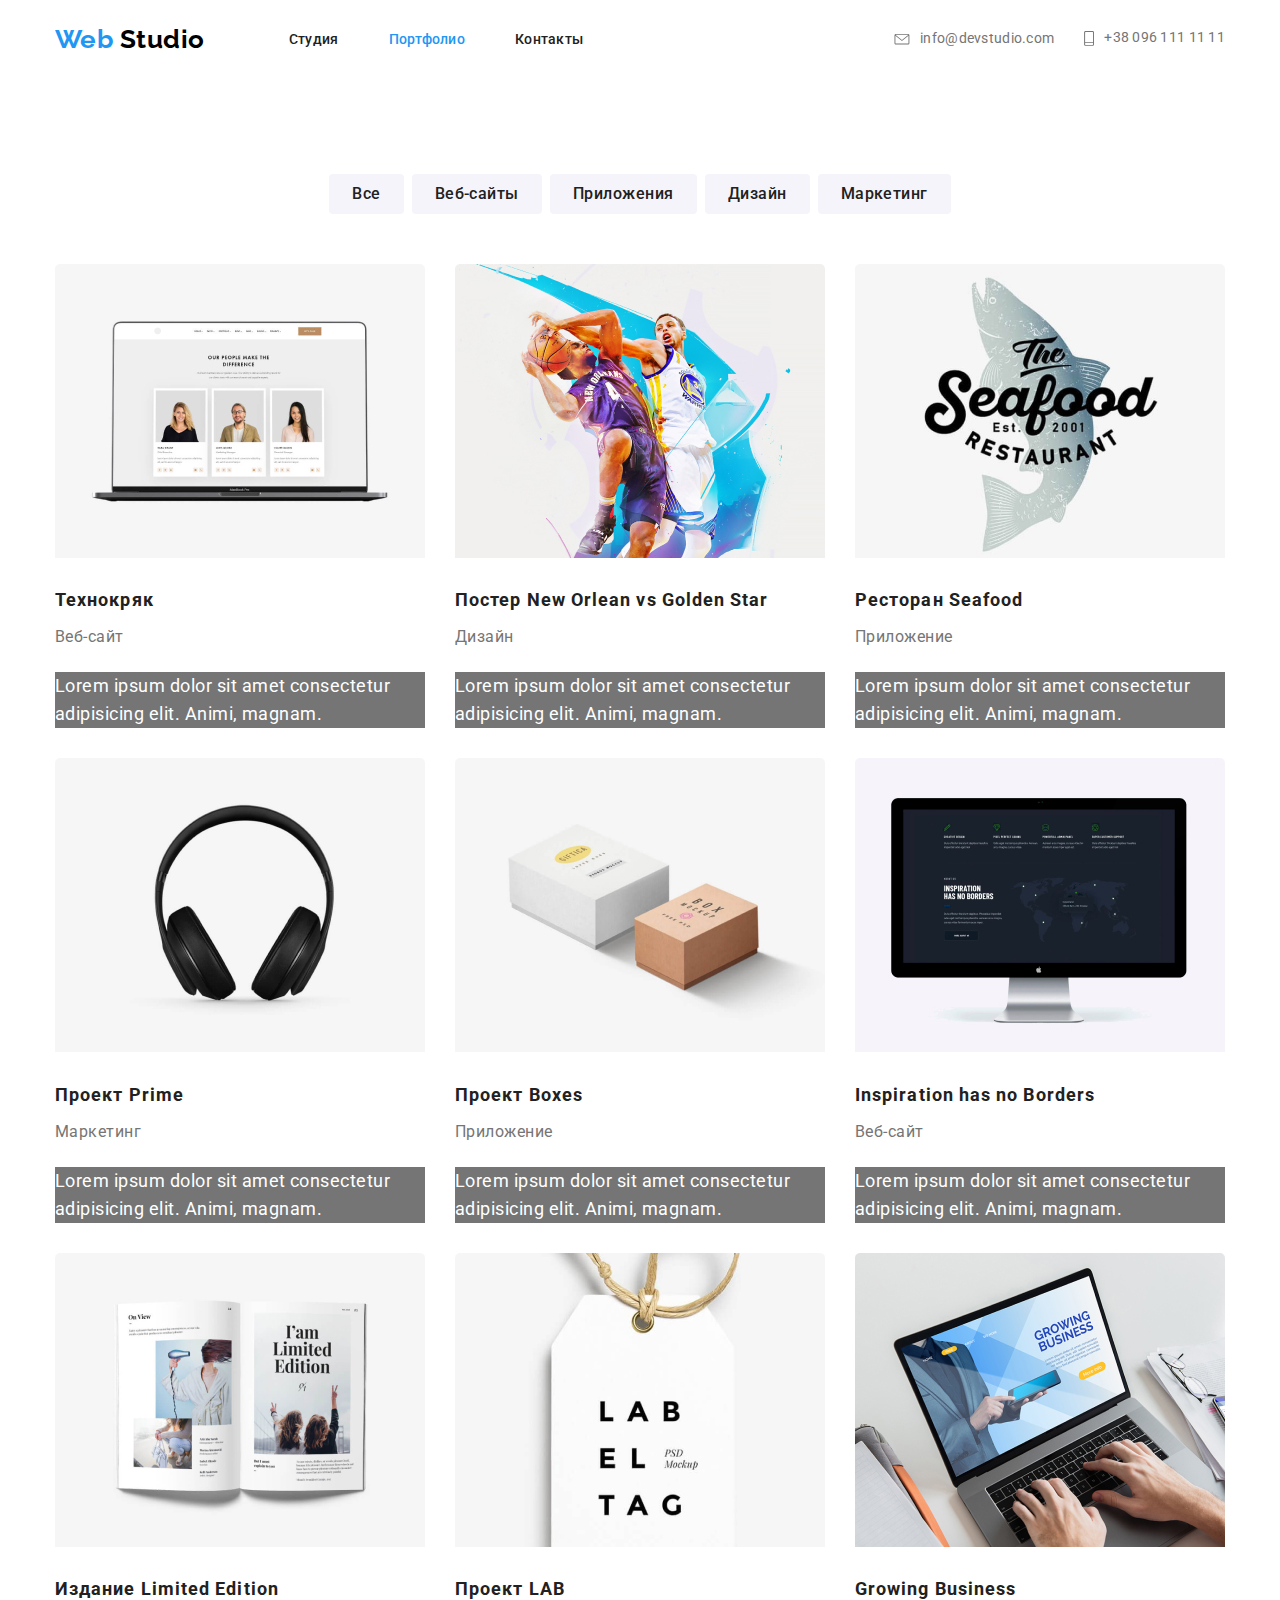
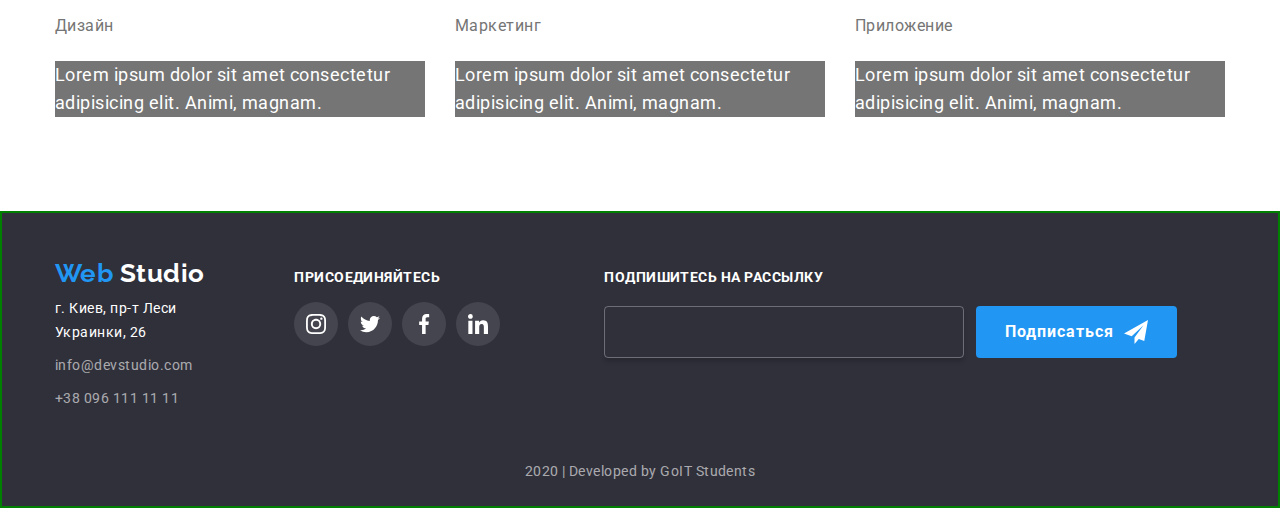
==== portfolio.html @ 7dfe774b "Start" ====
<!DOCTYPE html>
<html lang="en">
  <head>
    <meta charset="UTF-8" />
    <meta name="viewport" content="width=device-width, initial-scale=1.0" />
    <title>Document</title>
    <link
      href="https://fonts.googleapis.com/css2?family=Raleway:wght@700&family=Roboto:wght@400;500;700;900&display=swap"
      rel="stylesheet"
    />
    <link rel="stylesheet" href="./css/normalize.css" />
    <link rel="stylesheet" href="./css/styles.css" />
  </head>
  <body>
    <header class="page-header">
      <div class="container">
        <nav class="navigation flex-type">
          <a class="link" href="./index.html">
            <span class="logo"
              ><span class="logo-colored">Web</span> Studio</span
            ></a
          >
          <!-- логотип -->

          <ul class="site-nav flex-type">
            <li>
              <a class="link" href="./index.html"> Студия</a>
            </li>
            <li>
              <a class="link" href="./portfolio.html">
                <span class="current-page"> Портфолио </span></a
              >
            </li>
            <li><a href="" class="link">Контакты</a></li>
          </ul>
        </nav>

        <ul class="site-auth flex-type">
          <li>
            <a class="text link" href="mailto:info@devstudio.com">
              <svg class="icon-mail">
                <use href="./img/symbol-defs2.svg#icon-envelope"></use>
              </svg>
              info@devstudio.com
            </a>
          </li>
          <li>
            <a class="text link" href="tel:380961111111"
              ><svg class="icon-vector">
                <use href="./img/symbol-defs2.svg#icon-vector"></use></svg
              >+38 096 111 11 11</a
            >
          </li>
        </ul>
      </div>
    </header>
    <main>
      <!-- скрытый зоголовок  -->
      <h1 class="visibility">Портфолио</h1>
      <div class="portfolio">
        <ul class="portfolio-buttons container">
          <li><button type="button" class="portfolio-button">Все</button></li>
          <li>
            <button type="button" class="portfolio-button">Веб-сайты</button>
          </li>
          <li>
            <button type="button" class="portfolio-button">Приложения</button>
          </li>
          <li>
            <button type="button" class="portfolio-button">Дизайн</button>
          </li>
          <li>
            <button type="button" class="portfolio-button">Маркетинг</button>
          </li>
        </ul>

        <ul class="features container">
          <li class="portfolio-card">
            <a class="link" href="">
              <img src="./img/portfolio/techno.jpg" alt="карточки людей" />
              <h2 class="subtitle">Технокряк</h2>
              <p class="text">Веб-сайт</p>

              <p class="description text">
                Lorem ipsum dolor sit amet consectetur adipisicing elit. Animi,
                magnam.
              </p>
            </a>
          </li>

          <li class="portfolio-card">
            <a class="link" href="">
              <img src="./img/portfolio/basketball.jpg" alt="баскетболисты" />
              <h2 class="subtitle">Постер New Orlean vs Golden Star</h2>
              <p class="text">Дизайн</p>
              <p class="description text">
                Lorem ipsum dolor sit amet consectetur adipisicing elit. Animi,
                magnam.
              </p>
            </a>
          </li>

          <li class="portfolio-card">
            <a class="link" href="">
              <img src="./img/portfolio/Seafood.jpg" alt="товарный знак" />
              <h2 class="subtitle">Ресторан Seafood</h2>
              <p class="text">Приложение</p>
              <p class="description text">
                Lorem ipsum dolor sit amet consectetur adipisicing elit. Animi,
                magnam.
              </p>
            </a>
          </li>

          <li class="portfolio-card">
            <a class="link" href="">
              <img src="./img/portfolio/headphones.jpg" alt="наушники" />
              <h2 class="subtitle">Проект Prime</h2>
              <p class="text">Маркетинг</p>
              <p class="description text">
                Lorem ipsum dolor sit amet consectetur adipisicing elit. Animi,
                magnam.
              </p>
            </a>
          </li>

          <li class="portfolio-card">
            <a class="link" href="">
              <img src="./img/portfolio/paperbox.jpg" alt="бумажные коробки" />
              <h2 class="subtitle">Проект Boxes</h2>
              <p class="text">Приложение</p>
              <p class="description text">
                Lorem ipsum dolor sit amet consectetur adipisicing elit. Animi,
                magnam.
              </p>
            </a>
          </li>

          <li class="portfolio-card">
            <a class="link" href="">
              <img src="./img/portfolio/display.jpg" alt="Монитор" />
              <h2 class="subtitle">Inspiration has no Borders</h2>
              <p class="text">Веб-сайт</p>
              <p class="description text">
                Lorem ipsum dolor sit amet consectetur adipisicing elit. Animi,
                magnam.
              </p>
            </a>
          </li>

          <li class="portfolio-card">
            <a class="link" href="">
              <img src="./img/portfolio/book.jpg" alt="Книга" />
              <h2 class="subtitle">Издание Limited Edition</h2>
              <p class="text">Дизайн</p>
              <p class="description text">
                Lorem ipsum dolor sit amet consectetur adipisicing elit. Animi,
                magnam.
              </p>
            </a>
          </li>

          <li class="portfolio-card">
            <a class="link" href="">
              <img src="./img/portfolio/lable.jpg" alt="Бирка" />
              <h2 class="subtitle">Проект LAB</h2>
              <p class="text">Маркетинг</p>
              <p class="description text">
                Lorem ipsum dolor sit amet consectetur adipisicing elit. Animi,
                magnam.
              </p>
            </a>
          </li>

          <li class="portfolio-card">
            <a class="link" href="">
              <img src="./img/portfolio/laptop.jpg" alt="Ноутбук" />
              <h2 class="subtitle">Growing Business</h2>
              <p class="text">Приложение</p>
              <p class="description text">
                Lorem ipsum dolor sit amet consectetur adipisicing elit. Animi,
                magnam.
              </p>
            </a>
          </li>
        </ul>
      </div>
    </main>

    <footer class="page-footer">
      <div class="container">
        <address class="contacts">
          <span class="logo">
            <span class="logo-colored"> Web</span> Studio</span
          >
          <br />
          <span class="location text">г. Киев, пр-т Леси Украинки, 26</span>
          <br />
          <a class="link" href="mailto:info@devstudio.com"
            >info@devstudio.com</a
          >
          <br />
          <a class="link" href="tel:380961111111">+38 096 111 11 11 </a>
        </address>

        <div class="connect">
          <b class="subtitle">присоединяйтесь</b>
          <ul class="flex-type">
            <li class="shell">
              <a
                class="social-block"
                href="https://www.instagram.com/"
                aria-label="Ссылка на Instagram"
                ><svg class="social-link">
                  <use href="./img/symbol-defs2.svg#icon-instagram"></use></svg
              ></a>
            </li>
            <li class="shell">
              <a
                class="social-block"
                href="https://twitter.com/explore"
                aria-label="Ссылка на Twitter"
                ><svg class="social-link">
                  <use href="./img/symbol-defs2.svg#icon-twitter"></use></svg
              ></a>
            </li>
            <li class="shell">
              <a
                class="social-block"
                href="https://www.facebook.com/"
                aria-label="Ссылка на Facebook"
                ><svg class="social-link">
                  <use href="./img/symbol-defs2.svg#icon-facebook"></use></svg
              ></a>
            </li>
            <li class="shell">
              <a
                class="social-block"
                href="https://www.linkedin.com/feed/"
                aria-label="Ссылка на LinkedIn"
                ><svg class="social-link">
                  <use href="./img/symbol-defs2.svg#icon-linkedin"></use></svg
              ></a>
            </li>
          </ul>
        </div>

        <div class="subscribe">
          <b class="subtitle">Подпишитесь на рассылку</b>
          <div class="buttons-block">
            <div class="email-button"></div>
            <a class="footer-button link" href=""
              >Подписаться
              <svg class="icon-send">
                <use href="./img/symbol-defs2.svg#icon-send"></use></svg
            ></a>
          </div>
        </div>
      </div>

      <div class="developed">
        <p class="text">2020 | Developed by GoIT Students</p>
      </div>
    </footer>
  </body>
</html>
---- css/styles.css ----
:root {
  --primary-text-color: #757575;
  --text-title-color: #212121;
  --text-accent-color: #2196f3;
  --primary-white-color: #ffffff;
  --primary-icon-color: #afb1b8;
}

body {
  background-color: var(--primary-white-color);
  color: var(--primary-text-color);
  font-family: Roboto, sans-serif;
  letter-spacing: 0.03em;
}

/* .page-header {
  background-color: rgb(219, 22, 114);
} */

ul {
  list-style: none;
}
.visibility {
  display: none;
}
.focus {
  border: 1px solid rgb(219, 22, 114); /* Рамка при получении фокуса */
  width: 80%; /* Ширина поля */
}

.link {
  text-decoration: none;
}

.site-nav .link {
  color: var(--text-title-color);
}

.site-auth .link {
  color: var(--primary-text-color);
}
.contacts {
  margin-bottom: 28px;
  margin-right: 69px;
}

.contacts .link {
  color: rgba(255, 255, 255, 0.6);
  /* background-color: #757575; временный цвет */
  font-size: 14px;
  line-height: 1.71;
  font-style: normal;
  display: inline-block;
  margin-top: 9px;
}

.developed .text {
  background-color: #2f303a;
  color: rgba(255, 255, 255, 0.6);
  font-size: 12x;
  line-height: 2;

  padding-top: 18px;
  padding-bottom: 21px;
  margin-top: 0;
  margin-bottom: 0;
}

.link:hover,
.link:focus {
  color: var(--text-accent-color);
}

/* .link:hover .icon-mail {
  fill: var(--text-accent-color);
} */

/* .mail-color {
  color: var(--text-accent-color);
} */

.logo {
  color: #000000;
  font-style: normal;
  font-weight: 700;
  font-size: 26px;
  line-height: 1.19;
  font-family: Raleway, sans-serif;

  display: inline-block;
  padding-top: 24px;
  padding-bottom: 25px;

  /* border: 2px solid;
  background-color: rgb(219, 22, 114); */
}

.page-footer .logo {
  padding-top: 0;
  padding-bottom: 0;
  margin-top: 45px;
  margin-bottom: 8px;
  color: var(--primary-white-color);
}

.logo-colored {
  color: #2196f3;
}

.navigation .logo:hover,
.navigation .logo:focus {
  color: var(--text-accent-color);
}

.site-nav,
.site-auth {
  font-style: normal;
  font-weight: 500;
  font-size: 14px;
  line-height: 1.14;
  letter-spacing: 0.02em;
}

/* .site-nav .text {
  color: var(--primary-text-color);
} */

.site-nav.flex-type {
  margin-top: auto;
  margin-bottom: auto;
  padding-left: 0;
  margin-left: 84px;
}

.site-nav.flex-type :not(:first-child) {
  padding-left: 50px;
}

.site-auth.flex-type :not(:first-child) {
  padding-left: 30px;
}

.site-auth.flex-type {
  margin-top: auto;
  margin-bottom: auto;
  padding-left: 0;
  margin-left: auto;
  align-items: center;
}
.flex-type .link {
  display: inline-flex;
  align-items: center;
}

.social-link {
  display: block;
  height: 20px;
  width: 20px;
  fill: var(--primary-icon-color);
}

.social-block {
  display: inline-flex;
  justify-content: center;
  align-items: center;
  height: 44px;
  width: 44px;
  border-radius: 50%;

  /* border: solid 2px tomato; */
  /* background-color: salmon; */
}

.team-card .shell,
.connect .shell {
  display: block;
  margin-right: 10px;
}

.team-card .shell:nth-last-child(1) {
  margin-right: 0px;
}

/* .link-container:last-child {
  margin-right: 50px;
} */

/* .flex-type .social-block :last-child {
  margin-right: 0px;
} */

.social-block:hover {
  background-color: var(--text-accent-color);
}

.social-block:hover .social-link {
  fill: #ffffff;
}

.current-page {
  color: var(--text-accent-color);
}

.studio-color {
  color: var(--text-accent-color);
}

.hero-title {
  color: var(--primary-white-color);
  /* background-color: #757575; временный цвет */
  font-style: normal;
  font-weight: 900;
  font-size: 44px;
  line-height: 1.36;
  text-transform: uppercase;
  letter-spacing: 0.06em;

  /* border: 2px solid tomato; */
  padding-top: 200px;
  margin-top: 0;
  margin-bottom: 30px;
}

.title {
  color: var(--text-title-color);
  font-style: normal;
  font-weight: 700;
  font-size: 36px;
  line-height: 1.17;
  text-align: center;
}

.hero-button,
.footer-button {
  color: #ffffff;
  background-color: var(--text-accent-color);
  font-style: normal;
  font-weight: 700;
  font-size: 16px;
  line-height: 1.87;
  letter-spacing: 0.06em;

  display: inline-block;
  vertical-align: middle;
  /* border: 2px solid tomato; */
  padding: 10px 32px;
  border-radius: 4px;
  margin-top: 0;
  margin-bottom: 200px;
}

.footer-button {
  display: inline-flex;

  margin-top: 20px;
  margin-bottom: 0;
  margin-left: 12px;
  align-items: center;
  padding: 10px 29px;
}

.hero-button:hover,
.hero-button:focus,
.footer-button:hover,
.footer-button:focus {
  color: var(--text-title-color);
}

.footer-button:hover .icon-send {
  fill: var(--text-title-color);
}
.subtitle {
  color: var(--text-title-color);
  font-style: normal;
  font-weight: 700;
  font-size: 14px;
  line-height: 1.14;
  text-transform: uppercase;
}

.text {
  font-style: normal;
  font-weight: 400;
  font-size: 14px;
  line-height: 1.71;
}

.site-auth .text {
  line-height: 1.14;
}
.connect {
  /* display: flex; */
  margin-right: 94px;
  /* border: solid; */
}

.subscribe {
  display: flex;
  flex-wrap: wrap;
  min-width: 500px;
  /* border: solid blanchedalmond; */
}

.email-button {
  display: inline-flex;
  align-items: center;
  justify-content: center;
  min-width: 358px;
  height: 50px;
  /* border: solid; */
  margin-top: 20px;
  margin-bottom: 0;
  border: 1px solid rgba(255, 255, 255, 0.3);
  box-shadow: 0px 4px 4px rgba(0, 0, 0, 0.15);
  border-radius: 4px;
  padding: 0;
}

.buttons-block {
  display: flex;
  /* border: solid red; */
}

.connect .flex-type {
  margin-top: 20;
  margin-bottom: 0;
  padding-left: 0;
}

.connect .subtitle,
.subscribe .subtitle {
  /* background-color: #757575; временный цвет */
  color: var(--primary-white-color);
  display: block;
  /* min-width: 400px; */
  /* flex-wrap: nowrap; */
  padding: 0;
  /* margin-bottom: 20px; */
  margin-top: 0;
  /* border: solid 1px tomato; */
}

.icon-send {
  height: 24px;
  width: 24px;
  margin-left: 10px;
  fill: var(--primary-white-color);
}
/* hero-butt .button-link .connect .flex-type {
  padding: 0;
  justify-content: flex-start;
  background-color: violet;
} */

.connect .social-block {
  background-color: rgba(255, 255, 255, 0.1);
}

.connect .social-link {
  fill: var(--primary-white-color);
}

.connect .social-block:hover {
  background-color: var(--text-accent-color);
}

.duties-card .subtitle {
  width: inherit;
  background-color: rgba(47, 48, 58, 0.8);
  color: var(--primary-white-color);
  /* flex-wrap: nowrap; */
  padding-top: 27px;
  /* padding-left: 40px; */
  padding-bottom: 27px;
  margin-bottom: 0;
  margin-top: 0;
}

.duties .title,
.clients .title {
  /* border: 2px solid tomato; */
  margin-top: 0;
  margin-bottom: 50px;
}

.team .title {
  display: inline-block;
  margin-top: 94px;
}

.duties-card {
  display: flex;
  height: 294px;
  width: 370px;

  /* align-content: center; */
  /* justify-content: center; */
  align-items: flex-end;
  /* text-align: center; */
}

.duties-card.desktop {
  background-image: url(../img/laptop.jpg);
}

.duties-card.mobile {
  background-image: url(../img/phone.jpg);
}

.duties-card.design {
  background-image: url(../img/display.jpg);
}

.duties-card:not(:first-child),
.clients-card:not(:first-child) {
  margin-left: 30px;
}

.clients-card {
  display: flex;
  align-items: center;
  justify-content: center;
  width: 170px;
  height: 90px;
  border: 1px solid var(--primary-icon-color);
  border-radius: 4px;
}

.clients-card:hover {
  border: 1px solid var(--text-accent-color);
}

.clients-card:hover .logo-1,
.clients-card:hover .logo-2,
.clients-card:hover .logo-3,
.clients-card:hover .logo-4,
.clients-card:hover .logo-5,
.clients-card:hover .logo-6 {
  fill: var(--text-accent-color);
}

.center-block {
  /* display: block; */
  margin-left: auto;
  margin-right: auto;
  /* background-color: tomato; */
}
/* .test {
  width: 1200px;
  display: flex;
  border: 2px solid blue;
} */
.team-subtitle {
  color: var(--text-title-color);
  font-style: normal;
  font-weight: 500;
  font-size: 16px;
  line-height: 1.19;

  display: inline-block;
  margin-top: 30px;
  margin-bottom: 10px;
}

.team .text {
  font-size: 16px;
  line-height: 1.19;
  margin-top: 0;
  margin-bottom: 16px;
}

.contacts .logo {
  font-size: 26px;
  line-height: 1.18;
}

.contacts .logo-colored {
  font-size: 26px;
  line-height: 1.18;
}

.location.text {
  color: var(--primary-white-color);
  /* background-color: #757575; */
}

.container {
  /* border: 5px solid tomato; */
  display: flex;
  width: 1170px;
  padding-left: 15px;
  padding-right: 15px;
  background-color: #ffffff;
  margin-left: auto;
  margin-right: auto;
  margin-top: 0;
  margin-bottom: 0;
  /* background-color: tomato; */
}

.flex-type,
.link-container {
  display: flex;
  /* border: solid; */
}

.team-card .flex-type {
  padding: 0;
  justify-content: center;
  align-items: center;
  /* background-color: rgb(219, 22, 114); */
}

.team-card {
  background-color: #ffffff;
  box-shadow: 0px 2px 1px rgba(0, 0, 0, 0.2), 0px 1px 1px rgba(0, 0, 0, 0.14),
    0px 1px 3px rgba(0, 0, 0, 0.12);
  border-radius: 0px 0px 4px 4px;
}

.icon-mail {
  width: 16px;
  height: 11.2px;
  margin-right: 10px;
  fill: currentColor;
}

.icon-vector {
  width: 10px;
  height: 14.92px;
  margin-right: 10px;
  fill: currentColor;
}

.icon-advantage {
  display: block;
  height: 70px;
  width: 70px;
  padding-bottom: 25px;
  padding-top: 25px;
  /* background-color: #f5f4fa; */
  border-radius: 4px;
}

.advantage .container {
  margin-top: 0;
  margin-bottom: 0;
  /* justify-content: space-between; */
}

.container .advantage-card {
  /* background-color: tomato; */
  width: calc((100% -120px) / 4);
  text-align: left;
}

.advantage-card:not(:first-child),
.team-card:not(:first-child) {
  margin-left: 30px;
}

.team-card .flex-type {
  padding: 0;
  justify-content: center;
  margin-bottom: 24px;
}

.advantage-card .icon-background {
  display: flex;
  background-color: #f5f4fa;
  justify-content: center;
}

.hero-container {
  max-width: 1600px;
  display: block;
  text-align: center;
  background-color: #757575; /*временный цвет*/
  border: 2px solid green;
  margin-left: auto;
  margin-right: auto;
  background-image: linear-gradient(
      to right,
      rgba(47, 48, 58, 0.8),
      rgba(47, 48, 58, 0.8)
    ),
    url(../img/Header.jpg);
}

.duties,
.advantage,
.clients,
.portfolio {
  display: block;
  text-align: center;
  /* border: 2px solid green; */
  margin-top: 94px;
  /* background-color: rgb(219, 22, 114); */
}

.clients .logo-1 {
  height: 49.23px;
  width: 44.27px;
  fill: var(--primary-icon-color);
}

.clients .logo-2 {
  height: 52px;
  width: 40px;
  fill: var(--primary-icon-color);
}

.clients .logo-3 {
  height: 42.6px;
  width: 41px;
  fill: var(--primary-icon-color);
}

.clients .logo-4 {
  height: 42.02px;
  width: 79.66 / px;
  fill: var(--primary-icon-color);
}

.clients .logo-5 {
  height: 47px;
  width: 59px;
  fill: var(--primary-icon-color);
}

.clients .logo-6 {
  height: 45.44px;
  width: 88.48px;
  fill: var(--primary-icon-color);
}

.team {
  /* border: 2px solid green; */
  /* max-width: 1600px; */
  display: block;
  text-align: center;

  background-color: #f5f4fa;

  margin-top: 94px;
  /* margin-left: auto;
  margin-right: auto; */
}
.page-footer {
  display: block;
  /* width: 1600px; */
  text-align: center;
  border: 2px solid green;
  margin-top: 94px;
  /* margin-right: auto;
  margin-left: auto; */
  background-color: #2f303a;
}

.team .container {
  padding-bottom: 94px;
  padding-left: 0;
  padding-right: 0;
  background-color: #f5f4fa;
  /* border: 2px solid green; */
}

.page-footer .container {
  text-align: left;
  align-items: baseline;
  background-color: #2f303a;
}

/* -----------------PORTFOLIO------------------ */
.portfolio-buttons.text {
  color: var(--text-title-color);
  background-color: #f5f4fa;
  font-weight: 500;
  font-size: 16px;
  line-height: 1.62;
}

.portfolio-buttons {
  justify-content: center;
  margin-bottom: 50px;
}
.portfolio-buttons :not(:first-child) {
  margin-left: 8px;
}

.portfolio-button {
  background-color: #f5f4fa;
  color: var(--text-title-color);
  font-family: Roboto;
  font-style: normal;
  font-weight: 500;
  font-size: 16px;
  line-height: 1.62;
  letter-spacing: 0.03em;

  padding: 6px 22px;
  border-radius: 4px;
  border: 1px solid transparent;
}

.portfolio-button:hover,
.portfolio-button:focus {
  color: var(--primary-white-color);
  background-color: var(--text-accent-color);
}

.features .subtitle {
  font-size: 18px;
  line-height: 2;
  letter-spacing: 0.06em;
  text-transform: none;
}

.features .text {
  color: var(--primary-text-color);
  font-size: 16px;
  line-height: 1.87;
}

.description.text {
  color: var(--primary-white-color); /*временный цвет*/
  background-color: #757575;
  font-size: 18px;
  line-height: 1.56;
}

.portfolio-card {
  width: calc((100% - 60px) / 3);
  margin-left: 30px;
  margin-bottom: 30px;
  /* box-shadow: 0px 4px 4px rgba(0, 0, 0, 0.25); */
}

.portfolio-card:nth-child(3n + 1) {
  margin-left: 0;
}

.portfolio-card:nth-last-child(-n + 3) {
  margin-bottom: 0;
}

.portfolio .features.container {
  /* background-color: tomato; */
  text-align: left;
  flex-wrap: wrap;
  justify-content: flex-start;
}

.portfolio-card .subtitle {
  display: block;
  margin-top: 20px;
  margin-bottom: 4px;
}
.portfolio-card .text {
  display: block;
  margin-top: 0;
  margin-bottom: 20px;
}
.portfolio-card .description {
  display: block;
  margin-top: 0;
  margin-bottom: 0;
}

.portfolio-card:hover {
  box-shadow: 0px 4px 4px rgba(0, 0, 0, 0.25);
}
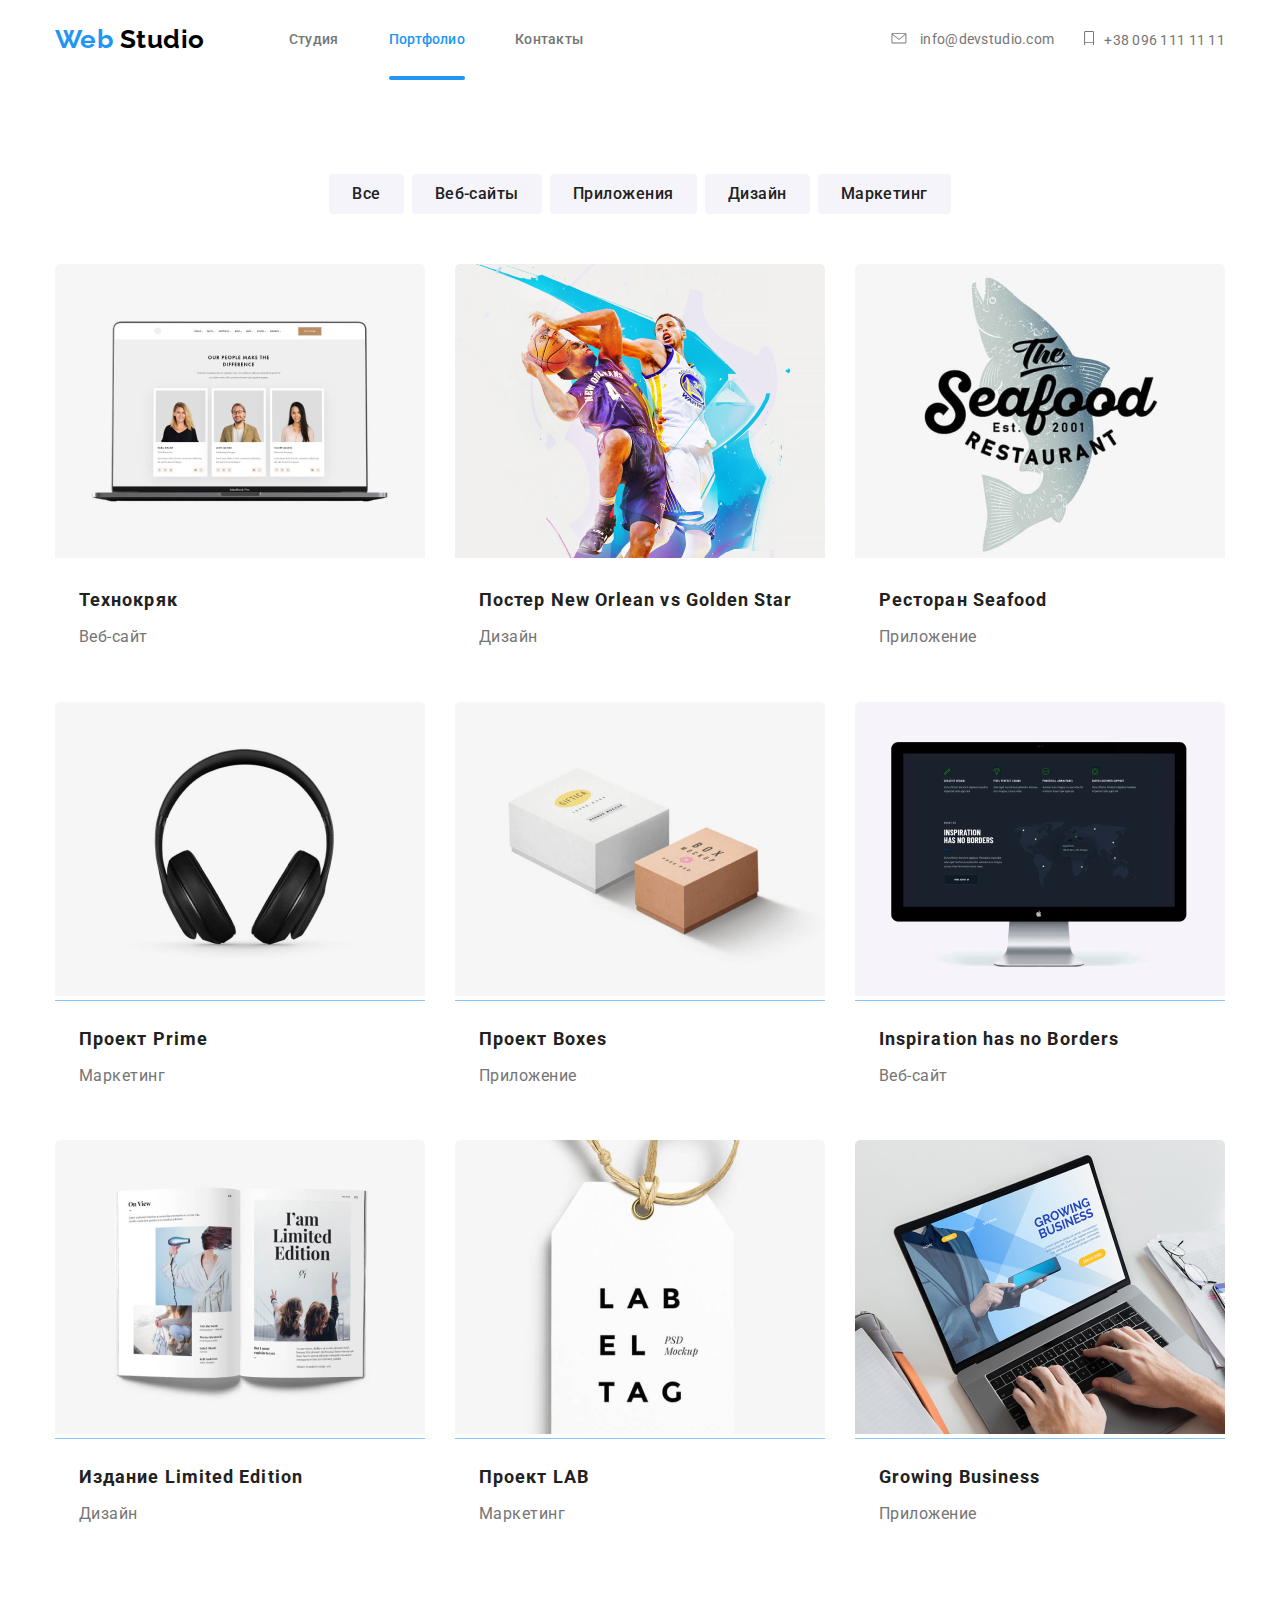
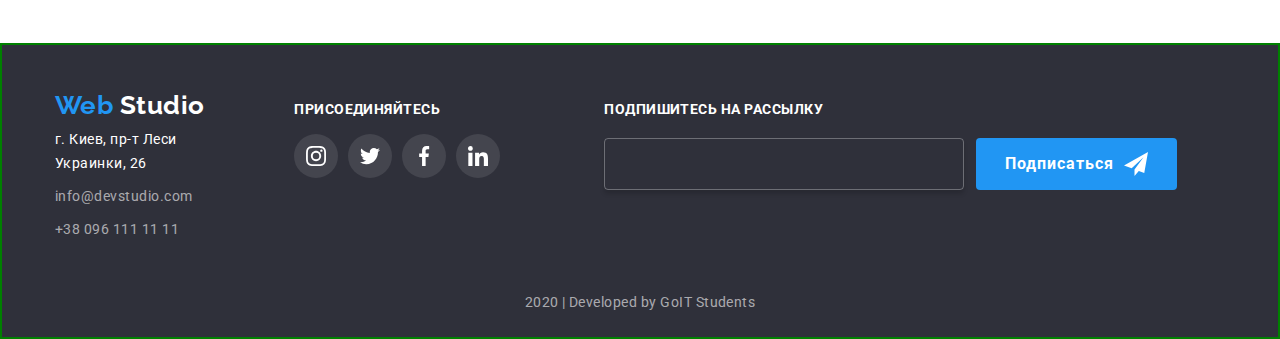
==== commit df737ae1: "portfolio cards hover effects + validation" ====
--- a/portfolio.html
+++ b/portfolio.html
@@ -77,110 +77,133 @@
         <ul class="features container">
           <li class="portfolio-card">
             <a class="link" href="">
-              <img src="./img/portfolio/techno.jpg" alt="карточки людей" />
+              <div class="pin">
+                <img src="./img/portfolio/techno.jpg" alt="карточки людей" />
+                <p class="description text">
+                  Lorem ipsum dolor sit amet consectetur adipisicing elit.
+                  Animi, magnam.
+                </p>
+              </div>
               <h2 class="subtitle">Технокряк</h2>
               <p class="text">Веб-сайт</p>
-
-              <p class="description text">
-                Lorem ipsum dolor sit amet consectetur adipisicing elit. Animi,
-                magnam.
-              </p>
-            </a>
-          </li>
-
-          <li class="portfolio-card">
-            <a class="link" href="">
-              <img src="./img/portfolio/basketball.jpg" alt="баскетболисты" />
+              <!-- <div class="card-overlay"> -->
+
+              <!-- </div> -->
+            </a>
+          </li>
+
+          <li class="portfolio-card">
+            <a class="link" href="">
+              <div class="pin">
+                <img src="./img/portfolio/basketball.jpg" alt="баскетболисты" />
+                <p class="description text">
+                  Lorem ipsum dolor sit amet consectetur adipisicing elit.
+                  Animi, magnam.
+                </p>
+              </div>
               <h2 class="subtitle">Постер New Orlean vs Golden Star</h2>
               <p class="text">Дизайн</p>
-              <p class="description text">
-                Lorem ipsum dolor sit amet consectetur adipisicing elit. Animi,
-                magnam.
-              </p>
-            </a>
-          </li>
-
-          <li class="portfolio-card">
-            <a class="link" href="">
-              <img src="./img/portfolio/Seafood.jpg" alt="товарный знак" />
+            </a>
+          </li>
+
+          <li class="portfolio-card">
+            <a class="link" href="">
+              <div class="pin">
+                <img src="./img/portfolio/Seafood.jpg" alt="товарный знак" />
+                <p class="description text">
+                  Lorem ipsum dolor sit amet consectetur adipisicing elit.
+                  Animi, magnam.
+                </p>
+              </div>
               <h2 class="subtitle">Ресторан Seafood</h2>
               <p class="text">Приложение</p>
-              <p class="description text">
-                Lorem ipsum dolor sit amet consectetur adipisicing elit. Animi,
-                magnam.
-              </p>
-            </a>
-          </li>
-
-          <li class="portfolio-card">
-            <a class="link" href="">
-              <img src="./img/portfolio/headphones.jpg" alt="наушники" />
+            </a>
+          </li>
+
+          <li class="portfolio-card">
+            <a class="link" href="">
+              <div class="pin">
+                <img src="./img/portfolio/headphones.jpg" alt="наушники" />
+                <p class="description text">
+                  Lorem ipsum dolor sit amet consectetur adipisicing elit.
+                  Animi, magnam.
+                </p>
+              </div>
               <h2 class="subtitle">Проект Prime</h2>
               <p class="text">Маркетинг</p>
-              <p class="description text">
-                Lorem ipsum dolor sit amet consectetur adipisicing elit. Animi,
-                magnam.
-              </p>
-            </a>
-          </li>
-
-          <li class="portfolio-card">
-            <a class="link" href="">
-              <img src="./img/portfolio/paperbox.jpg" alt="бумажные коробки" />
+            </a>
+          </li>
+
+          <li class="portfolio-card">
+            <a class="link" href="">
+              <div class="pin">
+                <img
+                  src="./img/portfolio/paperbox.jpg"
+                  alt="бумажные коробки"
+                />
+                <p class="description text">
+                  Lorem ipsum dolor sit amet consectetur adipisicing elit.
+                  Animi, magnam.
+                </p>
+              </div>
               <h2 class="subtitle">Проект Boxes</h2>
               <p class="text">Приложение</p>
-              <p class="description text">
-                Lorem ipsum dolor sit amet consectetur adipisicing elit. Animi,
-                magnam.
-              </p>
-            </a>
-          </li>
-
-          <li class="portfolio-card">
-            <a class="link" href="">
-              <img src="./img/portfolio/display.jpg" alt="Монитор" />
+            </a>
+          </li>
+
+          <li class="portfolio-card">
+            <a class="link" href="">
+              <div class="pin">
+                <img src="./img/portfolio/display.jpg" alt="Монитор" />
+                <p class="description text">
+                  Lorem ipsum dolor sit amet consectetur adipisicing elit.
+                  Animi, magnam.
+                </p>
+              </div>
               <h2 class="subtitle">Inspiration has no Borders</h2>
               <p class="text">Веб-сайт</p>
-              <p class="description text">
-                Lorem ipsum dolor sit amet consectetur adipisicing elit. Animi,
-                magnam.
-              </p>
-            </a>
-          </li>
-
-          <li class="portfolio-card">
-            <a class="link" href="">
-              <img src="./img/portfolio/book.jpg" alt="Книга" />
+            </a>
+          </li>
+
+          <li class="portfolio-card">
+            <a class="link" href="">
+              <div class="pin">
+                <img src="./img/portfolio/book.jpg" alt="Книга" />
+                <p class="description text">
+                  Lorem ipsum dolor sit amet consectetur adipisicing elit.
+                  Animi, magnam.
+                </p>
+              </div>
               <h2 class="subtitle">Издание Limited Edition</h2>
               <p class="text">Дизайн</p>
-              <p class="description text">
-                Lorem ipsum dolor sit amet consectetur adipisicing elit. Animi,
-                magnam.
-              </p>
-            </a>
-          </li>
-
-          <li class="portfolio-card">
-            <a class="link" href="">
-              <img src="./img/portfolio/lable.jpg" alt="Бирка" />
+            </a>
+          </li>
+
+          <li class="portfolio-card">
+            <a class="link" href="">
+              <div class="pin">
+                <img src="./img/portfolio/lable.jpg" alt="Бирка" />
+                <p class="description text">
+                  Lorem ipsum dolor sit amet consectetur adipisicing elit.
+                  Animi, magnam.
+                </p>
+              </div>
               <h2 class="subtitle">Проект LAB</h2>
               <p class="text">Маркетинг</p>
-              <p class="description text">
-                Lorem ipsum dolor sit amet consectetur adipisicing elit. Animi,
-                magnam.
-              </p>
-            </a>
-          </li>
-
-          <li class="portfolio-card">
-            <a class="link" href="">
-              <img src="./img/portfolio/laptop.jpg" alt="Ноутбук" />
+            </a>
+          </li>
+
+          <li class="portfolio-card">
+            <a class="link" href="">
+              <div class="pin">
+                <img src="./img/portfolio/laptop.jpg" alt="Ноутбук" />
+                <p class="description text">
+                  Lorem ipsum dolor sit amet consectetur adipisicing elit.
+                  Animi, magnam.
+                </p>
+              </div>
               <h2 class="subtitle">Growing Business</h2>
               <p class="text">Приложение</p>
-              <p class="description text">
-                Lorem ipsum dolor sit amet consectetur adipisicing elit. Animi,
-                magnam.
-              </p>
             </a>
           </li>
         </ul>
--- a/css/styles.css
+++ b/css/styles.css
@@ -30,10 +30,20 @@
 
 .link {
   text-decoration: none;
+  /* position: relative; */
+
+  transition-property: color;
+  transition-duration: 1000ms;
+  transition-timing-function: cubic-bezier(0.4, 0, 0.2, 1);
 }
 
 .site-nav .link {
-  color: var(--text-title-color);
+  display: flex;
+  height: 100%;
+  position: relative;
+  color: var(--ext-title-colotr);
+  align-items: center;
+  justify-content: center;
 }
 
 .site-auth .link {
@@ -91,6 +101,10 @@
   padding-top: 24px;
   padding-bottom: 25px;
 
+  transition-property: color;
+  transition-duration: 1000ms;
+  transition-timing-function: cubic-bezier(0.4, 0, 0.2, 1);
+
   /* border: 2px solid;
   background-color: rgb(219, 22, 114); */
 }
@@ -114,22 +128,58 @@
 
 .site-nav,
 .site-auth {
+  /* display: block; */
   font-style: normal;
   font-weight: 500;
   font-size: 14px;
   line-height: 1.14;
   letter-spacing: 0.02em;
+  margin-bottom: 0;
+  margin-top: 0;
+}
+
+.site-nav {
+  padding-left: 0;
+  margin-left: 84px;
 }
 
 /* .site-nav .text {
   color: var(--primary-text-color);
 } */
 
-.site-nav.flex-type {
-  margin-top: auto;
-  margin-bottom: auto;
-  padding-left: 0;
-  margin-left: 84px;
+.site-nav .flex-type {
+  /* display: block; */
+  align-items: center;
+
+  /* margin-top: 0;
+  margin-bottom: 0;
+  padding-left: 0; */
+  /* margin-left: 84px; */
+}
+
+/* .block {
+  display: flex;
+  height: 100%;
+} */
+
+.site-nav .link:after {
+  content: "";
+  position: absolute;
+  bottom: 0;
+  left: 0;
+  height: 4px;
+  width: 100%;
+  border-radius: 2px;
+  background-color: var(--text-accent-color);
+  opacity: 0;
+
+  transition-property: opacity;
+  transition-duration: 1000ms;
+  transition-timing-function: cubic-bezier(0.4, 0, 0.2, 1);
+}
+
+.site-nav .link:hover:after {
+  opacity: 1;
 }
 
 .site-nav.flex-type :not(:first-child) {
@@ -148,7 +198,9 @@
   align-items: center;
 }
 .flex-type .link {
-  display: inline-flex;
+  display: inline-flexbox;
+  /* height: 50px; */
+  justify-content: center;
   align-items: center;
 }
 
@@ -167,6 +219,10 @@
   width: 44px;
   border-radius: 50%;
 
+  transition-property: background-color;
+  transition-duration: 1000ms;
+  transition-timing-function: cubic-bezier(0.4, 0, 0.2, 1);
+
   /* border: solid 2px tomato; */
   /* background-color: salmon; */
 }
@@ -199,6 +255,18 @@
 
 .current-page {
   color: var(--text-accent-color);
+}
+
+.current-page:after {
+  content: "";
+  position: absolute;
+  bottom: 0;
+  left: 0;
+  height: 4px;
+  width: 100%;
+  border-radius: 2px;
+  background-color: var(--text-accent-color);
+  opacity: 1;
 }
 
 .studio-color {
@@ -345,6 +413,10 @@
   width: 24px;
   margin-left: 10px;
   fill: var(--primary-white-color);
+
+  transition-property: fill;
+  transition-duration: 1000ms;
+  transition-timing-function: cubic-bezier(0.4, 0, 0.2, 1);
 }
 /* hero-butt .button-link .connect .flex-type {
   padding: 0;
@@ -365,15 +437,17 @@
 }
 
 .duties-card .subtitle {
+  display: flex;
+  height: 70px;
   width: inherit;
   background-color: rgba(47, 48, 58, 0.8);
   color: var(--primary-white-color);
-  /* flex-wrap: nowrap; */
-  padding-top: 27px;
-  /* padding-left: 40px; */
-  padding-bottom: 27px;
-  margin-bottom: 0;
-  margin-top: 0;
+  align-items: center;
+  justify-content: center;
+  margin: 0;
+
+  position: absolute;
+  bottom: 0;
 }
 
 .duties .title,
@@ -393,9 +467,11 @@
   height: 294px;
   width: 370px;
 
+  position: relative;
+
   /* align-content: center; */
   /* justify-content: center; */
-  align-items: flex-end;
+  /* align-items: flex-end; */
   /* text-align: center; */
 }
 
@@ -424,6 +500,10 @@
   height: 90px;
   border: 1px solid var(--primary-icon-color);
   border-radius: 4px;
+
+  transition-property: border;
+  transition-duration: 1000ms;
+  transition-timing-function: cubic-bezier(0.4, 0, 0.2, 1);
 }
 
 .clients-card:hover {
@@ -602,36 +682,60 @@
   height: 49.23px;
   width: 44.27px;
   fill: var(--primary-icon-color);
+
+  transition-property: fill;
+  transition-duration: 1000ms;
+  transition-timing-function: cubic-bezier(0.4, 0, 0.2, 1);
 }
 
 .clients .logo-2 {
   height: 52px;
   width: 40px;
   fill: var(--primary-icon-color);
+
+  transition-property: fill;
+  transition-duration: 1000ms;
+  transition-timing-function: cubic-bezier(0.4, 0, 0.2, 1);
 }
 
 .clients .logo-3 {
   height: 42.6px;
   width: 41px;
   fill: var(--primary-icon-color);
+
+  transition-property: fill;
+  transition-duration: 1000ms;
+  transition-timing-function: cubic-bezier(0.4, 0, 0.2, 1);
 }
 
 .clients .logo-4 {
   height: 42.02px;
   width: 79.66 / px;
   fill: var(--primary-icon-color);
+
+  transition-property: fill;
+  transition-duration: 1000ms;
+  transition-timing-function: cubic-bezier(0.4, 0, 0.2, 1);
 }
 
 .clients .logo-5 {
   height: 47px;
   width: 59px;
   fill: var(--primary-icon-color);
+
+  transition-property: fill;
+  transition-duration: 1000ms;
+  transition-timing-function: cubic-bezier(0.4, 0, 0.2, 1);
 }
 
 .clients .logo-6 {
   height: 45.44px;
   width: 88.48px;
   fill: var(--primary-icon-color);
+
+  transition-property: fill;
+  transition-duration: 1000ms;
+  transition-timing-function: cubic-bezier(0.4, 0, 0.2, 1);
 }
 
 .team {
@@ -678,6 +782,10 @@
   font-weight: 500;
   font-size: 16px;
   line-height: 1.62;
+
+  transition-property: color;
+  transition-duration: 1000ms;
+  transition-timing-function: cubic-bezier(0.4, 0, 0.2, 1);
 }
 
 .portfolio-buttons {
@@ -701,6 +809,10 @@
   padding: 6px 22px;
   border-radius: 4px;
   border: 1px solid transparent;
+
+  transition-property: background-color;
+  transition-duration: 1000ms;
+  transition-timing-function: cubic-bezier(0.4, 0, 0.2, 1);
 }
 
 .portfolio-button:hover,
@@ -730,10 +842,16 @@
 }
 
 .portfolio-card {
+  display: block;
   width: calc((100% - 60px) / 3);
   margin-left: 30px;
   margin-bottom: 30px;
+  /* overflow: hidden; */
   /* box-shadow: 0px 4px 4px rgba(0, 0, 0, 0.25); */
+
+  transition-property: box-shadow;
+  transition-duration: 1000ms;
+  transition-timing-function: cubic-bezier(0.4, 0, 0.2, 1);
 }
 
 .portfolio-card:nth-child(3n + 1) {
@@ -755,18 +873,60 @@
   display: block;
   margin-top: 20px;
   margin-bottom: 4px;
+  padding-left: 24px;
 }
 .portfolio-card .text {
   display: block;
   margin-top: 0;
   margin-bottom: 20px;
+  padding-left: 24px;
 }
 .portfolio-card .description {
-  display: block;
+  display: flex;
+  text-align: center;
+  position: absolute;
+  color: var(--primary-white-color);
+  bottom: 0;
+  left: 0;
+  height: 100%;
+  align-items: center;
+  /* justify-content: center; */
+  padding: 5px;
   margin-top: 0;
   margin-bottom: 0;
+  background-color: rgba(33, 150, 243, 0.9);
+  transform: translateY(100%);
+  transition: transform 1000ms cubic-bezier(0.4, 0, 0.2, 1);
 }
 
 .portfolio-card:hover {
   box-shadow: 0px 4px 4px rgba(0, 0, 0, 0.25);
 }
+
+.portfolio-card:hover .description {
+  transform: translateY(0%);
+}
+
+/* .pin::before {
+  display: block;
+  content: "";
+  position: absolute;
+  top: 0;
+  left: 0;
+  width: 100%;
+  height: 294px;
+  background-color: rgba(33, 150, 243, 0.1);
+  transform: translateY(100%);
+  transition: transform 1000ms cubic-bezier(0.4, 0, 0.2, 1);
+} */
+
+/* .portfolio-card:hover .pin::before {
+  transform: translateY(0);
+} */
+
+.pin {
+  position: relative;
+  overflow: hidden;
+}
+
+/* ----------------------------------------------------- */
